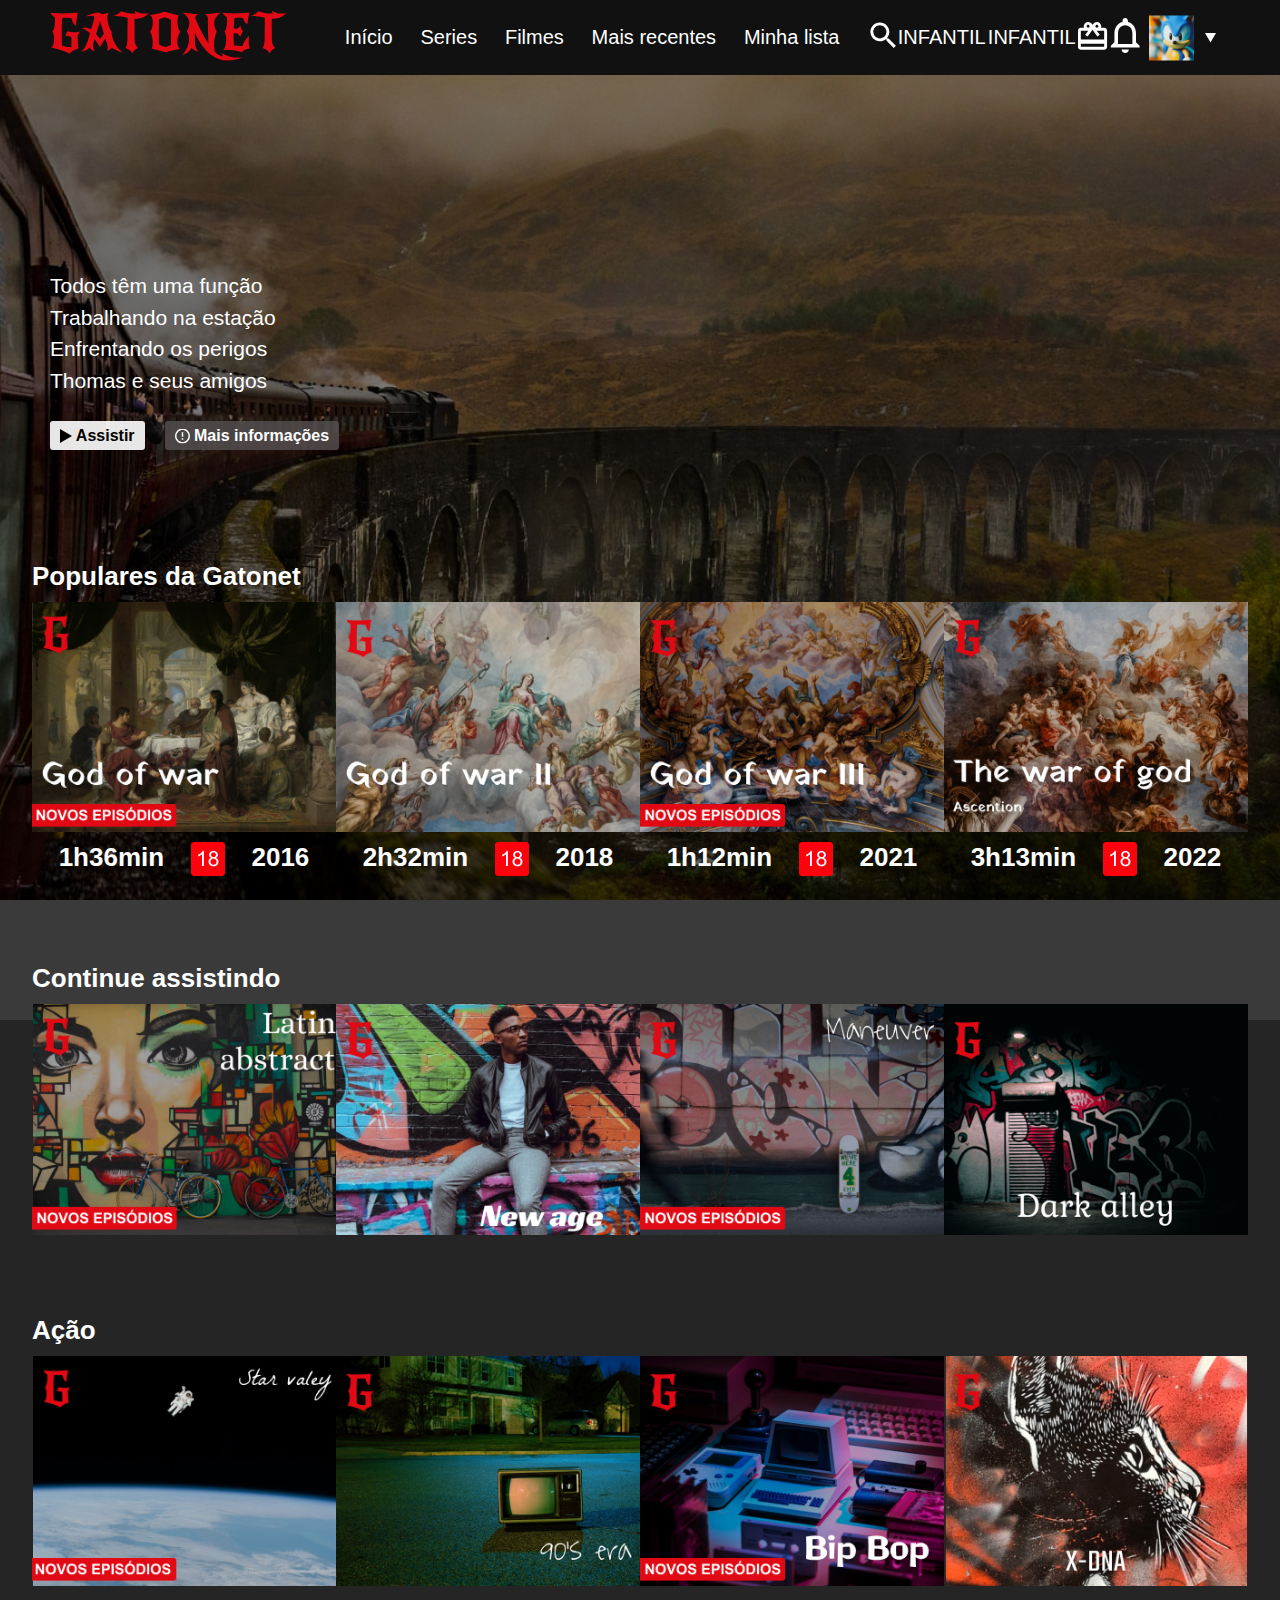
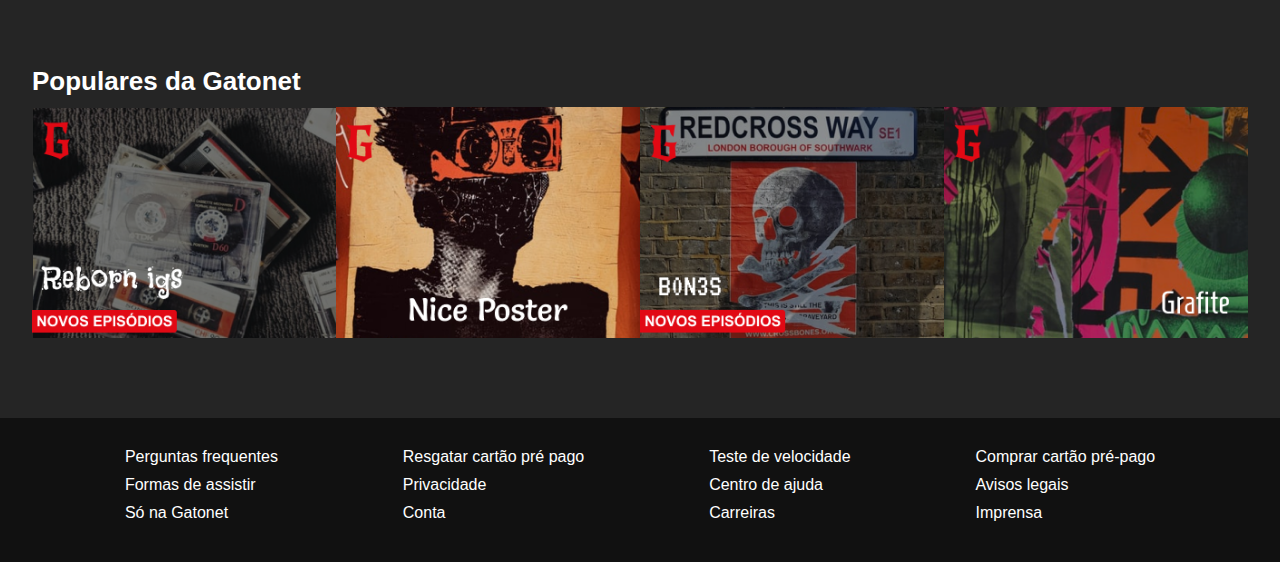
==== catalogo.html @ 91923c45 "Add files via upload" ====
<!DOCTYPE html>
<html lang="pt-br">

<head>
  <meta charset="UTF-8">
  <meta http-equiv="X-UA-Compatible" content="IE=edge">
  <meta name="viewport" content="width=device-width, initial-scale=1.0">
  <meta name="author" content="Lucas Carlos da Silva github:Lusques">
  <meta name="description" content="Séries e filmes para toda a família gratuito! Venha para a Gatonet e...">
  <meta name="keyworlds" content="Gatonet, séries grátis, grátis, netflix, barato">
  <link rel="shortcut icon" href="image/G.svg" type="image/svg">
  <link rel="stylesheet" href="style/style2.css">
  <title>GATONET</title>
</head>

<body>
  <section id="content">
    <input type="radio" name="profile" id="select-profile0" class="choose-user">
    <input type="radio" name="profile" id="select-profile1" class="choose-user">
    <input type="radio" name="profile" id="select-profile2" class="choose-user">
    <input type="radio" name="profile" id="select-profile3" class="choose-user" checked>
    <input type="radio" name="profile" id="select-profile4" class="choose-user">
    <input type="checkbox" id="nav-phone" class="choose-user">
    <section id="loading-painel">
      <img class="svg logo-carregamento" src="image/Logo-carregamento.svg" alt="carregamento da pagina">
    </section>
    <header id="nav-bar">
      <div class="home">
        <a href="manutencao-catalogo.html"> <img src="image/Logo.svg" alt="Gatonet"></a>
      </div>
      <nav id="grid-nav0">
        <div id="grid-nav1">
          <div class="menu">
            <a href="manutencao-catalogo.html" class="navigation-button">Início</a>
            <a href="manutencao-catalogo.html" class="navigation-button">Series</a>
            <a href="manutencao-catalogo.html" class="navigation-button">Filmes</a>
            <a href="manutencao-catalogo.html" class="navigation-button">Mais recentes</a>
            <a href="manutencao-catalogo.html" class="navigation-button">Minha lista</a>
          </div>
        </div>
        <div id="grid-nav2">
          <div class="menu">
            <a class="navigation-button" href="#"><img src="image/search.svg" alt="Pesquisar"></a>
            <a class="navigation-button" href="manutencao-catalogo.html" style="text-transform: uppercase;">Infantil</a>
            <a class="navigation-button" href="manutencao-catalogo.html" style="text-transform: uppercase;">Infantil</a>
            <a class="navigation-button" href="#"> <img src="image/gift.svg" alt="Compras"> </a>
            <a class="navigation-button" href="#"> <img src="image/sino.svg" alt="Notificações"> </a>
          </div>
        </div>
        <div id="grid-nav3">
          <label id="profile-image" for="select-profile0">
            <div id="profile-mask">
            </div>
            <div>
              <img src="image/more.svg" alt="mais">
            </div>
          </label>
        </div>
      </nav>
      <div id="grid-nav-responsive">
        <label for="nav-phone">
          <img src="image/menu-phone.svg" alt="menu">
        </label>
      </div>
    </header>
    <section id="select-profile">
      <div class="home" style="margin-top: 7px;">
        <img src="image/Logo.svg" alt="">
      </div>
      <div>
        <h1 class="title">Quem está assistindo?</h1>
        <div class="users">
          <div class="flex">
            <label class="perfil" for="select-profile1">
              <div id="mask-perfil1" class="mask-perfil">
              </div>
              <p class="username">Dexter</p>
            </label>
            <label class="perfil" for="select-profile2">
              <div id="mask-perfil2" class="mask-perfil">
              </div>
              <p class="username">Groot</p>
            </label>
            <label class="perfil" for="select-profile3">
              <div id="mask-perfil3" class="mask-perfil">
              </div>
              <p class="username">Mário</p>
            </label>
            <label class="perfil" for="select-profile4">
              <div id="mask-perfil4" class="mask-perfil">
              </div>
              <p class="username">Lego</p>
            </label>
          </div>
        </div>
        <div id="div-button">
          <a href="manutencao-catalogo.html" class="button">Sair</a>
        </div>
      </div>
    </section>
    <section id="menu-phone">
      <div id="menu-phone0">
        <div id="menu-phone1">
          <label id="menu-phone2" for="select-profile0">
            <div id="profile-phone">

            </div>
            <img src="image/more.svg" alt="">
          </label>
          <div class="nav-content-phone">
            <a href="manutencao-catalogo.html" class="buttons-phone">Início</a>
            <a href="manutencao-catalogo.html" class="buttons-phone">Séries</a>
            <a href="manutencao-catalogo.html" class="buttons-phone">Filmes</a>
            <a href="manutencao-catalogo.html" class="buttons-phone">Mais recentes</a>
            <a href="manutencao-catalogo.html" class="buttons-phone">Minha lista</a>
          </div>
        </div>
      </div>

    </section>
    <section id="content-catalogo">
      <section id="serie-sample">
        <div class="pelicula">
          <div class="information-content">
            <div class="information">
              <p class="text">
                Todos têm uma função
                Trabalhando na estação
                Enfrentando os perigos
                Thomas e seus amigos
              </p>
            </div>
            <div class="information-buttons">
              <a href="#" class="information-button-play"> <img src="image/play.svg" alt=""><span> Assistir</span></a>
              <a href="#" class="information-button-more"> <img src="image/informationsvg.svg" alt=""> <span> Mais informações</span></a>
            </div>
          </div>
        </div>
      </section>
      <div style="height: 120px; width: 100%; background-color: #3A3A3A;"></div>
      <section class="catalogo">
        <div class="series-column row">
          <h2>Populares da Gatonet</h2>
          <div class="series-catalogo">
            <div class="series-column"> <img class="template" src="image/serie11.png" alt="">
              <div class="flex-row">
                <h2>1h36min</h2>
                <img class="classification" src="image/18.png" alt="">
                <h2>2016</h2>
              </div>
            </div>
            <div class="series-column"> <img class="template" src="image/serie12.jpg" alt="">
              <div class="flex-row">
                <h2>2h32min</h2>
                <img class="classification" src="image/18.png" alt="">
                <h2>2018</h2>
              </div>
            </div>
            <div class="series-column"> <img class="template" src="image/serie13.jpg" alt="">
              <div class="flex-row">
                <h2>1h12min</h2>
                <img class="classification" src="image/18.png" alt="">
                <h2>2021</h2>
              </div>
            </div>
            <div class="series-column"> <img class="template" src="image/serie14.jpg" alt="">
              <div class="flex-row">
                <h2>3h13min</h2>
                <img class="classification" src="image/18.png" alt="">
                <h2>2022</h2>
              </div>
            </div>
          </div>
        </div>
        <div class="series-column row">
          <h2>Continue assistindo</h2>
          <div class="series-catalogo">
            <div class="series-column"> <img class="template" src="image/serie21.png" alt="">
            </div>
            <div class="series-column"> <img class="template" src="image/serie22.jpg" alt="">
            </div>
            <div class="series-column"> <img class="template" src="image/serie23.jpg" alt="">
            </div>
            <div class="series-column"> <img class="template" src="image/serie24.jpg" alt="">
            </div>
          </div>
        </div>
        <div class="series-column row">
          <h2>Ação</h2>
          <div class="series-catalogo">
            <div class="series-column"> <img class="template" src="image/serie31.png" alt="">
            </div>
            <div class="series-column"> <img class="template" src="image/serie32.jpg" alt="">
            </div>
            <div class="series-column"> <img class="template" src="image/serie33.jpg" alt="">
            </div>
            <div class="series-column"> <img class="template" src="image/serie34.jpg" alt="">
            </div>
          </div>
        </div>
        <div class="series-column row">
          <h2>Populares da Gatonet</h2>
          <div class="series-catalogo">
            <div class="series-column"> <img class="template" src="image/serie41.png" alt="">
            </div>
            <div class="series-column"> <img class="template" src="image/serie42.jpg" alt="">
            </div>
            <div class="series-column"> <img class="template" src="image/serie43.jpg" alt="">
            </div>
            <div class="series-column"> <img class="template" src="image/serie44.jpg" alt="">
            </div>
          </div>
        </div>
        <footer>
          <section>
            <div>
              <a href="#">Perguntas frequentes</a>
              <a href="#">Formas de assistir</a>
              <a href="#">Só na Gatonet</a>
            </div>
            <div>
              <a href="#">Resgatar cartão pré pago</a>
              <a href="#">Privacidade</a>
              <a href="#">Conta</a>
            </div>
            <div>
              <a href="#">Teste de velocidade</a>
              <a href="#">Centro de ajuda</a>
              <a href="#">Carreiras</a>
            </div>
            <div>
              <a href="#">Comprar cartão pré-pago</a>
              <a href="#">Avisos legais</a>
              <a href="#">Imprensa </a>
            </div>
          </section>
        </footer>
      </section>
    </section>
  </section>
</body>

</html>
---- style/style2.css ----
* {
  margin: 0;
  padding: 0;

  font-family: Arial, Helvetica, sans-serif;
  list-style: none;
  text-decoration: none;

  /* transition: 0.6s; */
}
body {
  background-color: #252525;
}

footer {
  padding: 30px 0;
  height: fit-content;
  width: 100%;
  background-color: #111;
}

footer section {
  margin: auto;
  display: flex;
  flex-direction: row;
  justify-content: space-evenly;
  height: 60%;
  width: 100%;
}

footer div {
  display: flex;
  flex-direction: column;
}

footer a {
  margin: auto 0;
  margin-bottom: 10px;
  color: var(--color-text);

  text-align: left;
}

:root {
  --min-height: 100vh;
  --min-width: 100%;
  --svg-img-height: 100%;
  --svg-img-width: 100%;

  --position-some: -300%;

  --color-text: white;
  --color-background: #111;
}

#content {
  min-height: 100vh;
  height: fit-content;
  min-width: var(--min-width);

  background-color: #252525;
}

#content-manutencao {
  min-height: var(--min-height);
  height: fit-content;
  min-width: var(--min-width);

  background-position: right;
  background-size: cover;
  background-image: url(../image/404.jfif);
}

#loading-painel {
  height: var(--min-height);
  width: var(--min-width);
  position: fixed;
  top: var(--position-some);
  left: 0;

  opacity: 1;
  z-index: 0;

  animation-name: painel-loading;
  animation-duration: 5s;
  background-color: var(--color-background);
}

#select-profile {
  min-height: var(--min-height);
  height: fit-content;
  width: var(--min-width);

  position: absolute;
  top: 0;
  left: 0;

  background-color: var(--color-background);

  transition: 1s;
  z-index: 10;
}

#menu-phone {
  display: none;
  position: absolute;
  top: var(--position-some);
  left: 0;

  background-color: #222;
  height: 100vh;
  width: 100%;
  z-index: 5;

  transition: 0.6s;
}

#menu-phone0 {
  position: absolute;
  top: 50%;
  left: 50%;
  transform: translate(-50%, -50%);
  min-height: 70%;
  height: fit-content;
  width: 70%;
}

#menu-phone1 {
  margin: 30px auto;
  height: 100%;
  width: fit-content;

  display: flex;
  flex-direction: column;
  justify-content: space-evenly;
}

#menu-phone2 {
  display: flex;
  margin: auto;
  flex-direction: row;
}

#profile-phone {
  margin-left: 23px;
  min-height: 60px;
  min-width: 60px;

  overflow: hidden;

  background-color: red;
}

#profile-phone ~ img {
  display: inline-block;
  margin-left: 10px;
}

#content-catalogo {
  position: relative;
  top: 0;
  left: 0;
  width: 100%;
}

#mask-perfil1 {
  background-size: 200%;
  background-position: center;
  background-image: url(../image/perfil1.jfif);
}

#mask-perfil2 {
  background-size: 200%;
  background-position: center;
  background-image: url(../image/perfil2.jfif);
}

#mask-perfil3 {
  background-size: 200%;
  background-position: center;
  background-image: url(../image/perfil3.jfif);
}

#mask-perfil4 {
  background-size: 200%;
  background-position: center;
  background-image: url(../image/perfil4.jfif);
}

#div-button {
  margin-top: 50px;
  margin-bottom: 50px;
  display: flex;
}

#nav-bar {
  position: absolute;
  top: 0;
  left: 0;

  display: grid;
  grid-template-columns: repeat(100, 1fr);
  height: 4.6875rem;
  width: var(--min-width);
  background-color: var(--color-background);

  transition: 0.6s;
  z-index: 10;
}

#grid-nav0 {
  display: grid;
  grid-template-columns: repeat(7, 1fr);
  grid-column-start: 5;
  grid-column-end: 101;
}

#grid-nav1 {
  grid-column-start: 1;
  grid-column-end: 4;
}

#grid-nav2 {
  grid-column-start: 5;
  grid-column-end: 7;
}

#grid-nav3 {
  height: 100%;
  grid-column-start: 7;
  grid-column-end: 8;
}

#grid-nav-responsive {
  display: none;
}

#grid-nav-responsive label {
  cursor: pointer;
}

#profile-menu-phone {
  max-height: 45px;
  max-width: 45px;
  background-color: red;
}

#profile-image {
  display: flex;
  position: relative;
  top: 50%;
  transform: translateY(-50%);
  margin: auto 0 auto 5%;
}

#profile-image:hover {
  cursor: pointer;
}

#profile-image div:nth-child(2) {
  margin: auto 0 auto 10px;
}

#profile-mask {
  height: 45px;
  width: 45px;
  /* overflow: hidden; */

  background-color: rgb(255, 0, 0);
}
#serie-sample {
  min-height: 100vh;
  width: 100%;

  background-position: center;
  background-size: cover;
  background-image: url(../image/train.jpg);
}
/* ===== ID Manutenção ===== */
#manut-mask {
  height: var(--min-height);
  width: 100%;

  text-align: center;
  background-color: rgba(0, 0, 0, 0.7);
}
#manut-mask section {
  position: absolute;
  top: 45%;
  left: 50%;
  transform: translate(-50%, -55%);
  width: 950px;
}
#manut-mask h1 {
  margin-top: 125px;
  margin-bottom: 20px;

  font-weight: initial;
  font-size: 60px;

  color: var(--color-text);
}
#manut-mask p {
  margin-bottom: 180px;
  font-size: 25px;

  color: var(--color-text);
}
#manut-mask a {
  padding: 10px 20px;
  border: solid 1px var(--color-text);
  border-radius: 3px;

  font-size: 25px;

  color: var(--color-text);
}
#manut-mask a:hover {
  color: #111;
  background-color: var(--color-text);
}
/* ===== class ===== */
.home {
  margin: auto;
  padding-left: 50px;
}

.nav-content-phone {
  width: fit-content;
  margin: auto;
}

.buttons-phone {
  margin-top: 20px;
  display: block;

  font-size: 1.75rem;
  text-align: center;
  color: var(--color-text);
}

.choose-user {
  display: none;
}

.svg {
  height: 95%;
  width: var(--svg-img-width);
}

.logo-carregamento {
  position: relative;
  left: 50%;
  transform: translate(-50%, 2.5%);

  animation-name: loading;
  animation-duration: 3.5s;
  opacity: 1;
}

.title {
  margin-top: 75px;
  margin-bottom: 25px;

  font-size: 3.5rem;

  font-weight: bold;
  text-align: center;
  color: white;
}

.users {
  width: 80%;
  margin: auto;
}

.flex {
  display: flex;
  justify-content: space-evenly;
  flex-wrap: wrap;
}

.mask-perfil {
  height: 18.75rem;
  width: 16.5625rem;
  overflow: hidden;
}

.perfil {
  transition: 0.6s;
}

.perfil:hover {
  cursor: pointer;
  filter: contrast(0.6);
}

.username {
  margin-top: 30px;
  margin-bottom: 75px;
  font-size: 2.5rem;
  text-align: center;
  color: wheat;
}

.button {
  margin: auto;
  padding: 10px 20px;
  border: solid 1px var(--color-text);
  border-radius: 3px;

  grid-column-start: 6;
  grid-column-end: 9;

  font-size: 1.5rem;
  text-align: center;
  margin-top: 30px;
  color: var(--color-text);

  transition: 0.6s;
}

.button:hover {
  color: var(--color-background);
  background-color: var(--color-text);
}

.menu {
  height: 100%;
  display: flex;
  font-size: 1.25rem;
  justify-content: space-evenly;
}

.menu a {
  margin: auto 0;
  color: var(--color-text);
}

.menu img {
  margin: auto 0;
  height: 50%;
}

.navigation-button {
  transition: 0.6s;
}

.navigation-button:hover {
  border-bottom: solid 1px var(--color-text);
}

.pelicula {
  height: 100vh;
  width: 100%;

  position: relative;
  top: 0;
  left: 0;

  background-color: rgba(0, 0, 0, 0.5);
}

.information-content {
  height: fit-content;
  width: 360px;

  position: relative;
  top: 40%;
  left: 50px;
  transform: translateY(-50%);
  /* background-color: red; */
}

.information {
  margin-bottom: 25px;
  height: fit-content;
  width: 290px;

  line-height: 1.5;
  position: relative;
  top: 0;
  left: 0;
}

.text {
  font-size: 21px;
  color: var(--color-text);
}

.information-buttons {
  display: flex;
  font-weight: bold;
}

.information-buttons span {
  position: relative;
  bottom: 0px;
}

.information-button-play {
  position: relative;
  padding: 5px 10px;
  border-radius: 3px;
  color: black;
  background-color: rgba(255, 255, 255, 0.9);
  transition: 0.6s;
}
.information-button-play:hover {
  background-color: white;
}

.information-buttons img {
  position: relative;
  top: 50%;
  transform: translateY(-50%);
}

.information-button-more {
  margin-left: 20px;
  position: relative;

  color: var(--color-text);
  padding: 5px 10px;
  vertical-align: auto;
  border-radius: 3px;
  background-color: #565052ce;

  transition: 0.6s;
}
.information-button-more:hover {
  background-color: #565052ff;
}

.information-button-more img {
  position: relative;
  top: 50%;
  transform: translateY(-50%);
  height: 15px;
}

.catalogo {
  margin: auto;
  position: absolute;
  top: 55%;
  left: 50%;
  transform: translateX(-50%);
  height: 300px;
  width: 100%;

  /* background-color: red; */
}
.series-column {
  margin: auto;
  width: 100%;
  margin-bottom: 40px;
  display: flex;
  flex-direction: column;
}
.series-column h2 {
  margin-bottom: 10px;

  font-size: 26px;
  color: var(--color-text);
}
.series-column img {
  width: 100%;
}
.row {
  width: 95%;
}
.template {
  transition: 0.6s;
}
.template:hover {
  cursor: pointer;

  transform: scale(1.05);

  box-shadow: 2px 2px 20px rgba(255, 255, 255, 0.8);
  z-index: 1;
}
.series-catalogo {
  margin-bottom: px;
  display: grid;
  grid-template-columns: repeat(4, 1fr);
  flex-wrap: wrap;
  transition: 0.6s;
}
.classification {
  max-height: 34px;
  max-width: 34px;
}

.flex-row {
  margin-top: 10px;
  display: flex;
  justify-content: space-evenly;
}
/* ===== animações ===== */

#select-profile0:checked ~ #nav-bar {
  position: absolute;
  top: -30%;
}

#select-profile1:checked ~ #select-profile,
#select-profile2:checked ~ #select-profile,
#select-profile3:checked ~ #select-profile,
#select-profile4:checked ~ #select-profile {
  opacity: 0;
  top: var(--position-some);
}

#nav-phone:checked ~ #menu-phone {
  top: 0;
}

#select-profile0:checked ~ #nav-bar #grid-nav3 #profile-mask,
#select-profile0:checked ~ #menu-phone #profile-phone {
  opacity: 0;
}
#select-profile1:checked ~ #nav-bar #grid-nav3 #profile-mask,
#select-profile1:checked ~ #menu-phone #profile-phone {
  background-size: 90px;
  background-position: center;
  background-image: url(../image/perfil1.jfif);
}
#select-profile2:checked ~ #nav-bar #grid-nav3 #profile-mask,
#select-profile2:checked ~ #menu-phone #profile-phone {
  background-size: 90px;
  background-position: center;
  background-image: url(../image/perfil2.jfif);
}
#select-profile3:checked ~ #nav-bar #grid-nav3 #profile-mask,
#select-profile3:checked ~ #menu-phone #profile-phone {
  background-size: 90px;
  background-position: center;
  background-image: url(../image/perfil3.jfif);
}
#select-profile4:checked ~ #nav-bar #grid-nav3 #profile-mask,
#select-profile4:checked ~ #menu-phone #profile-phone {
  background-size: 120px;
  background-position: center;
  background-image: url(../image/perfil4.jfif);
}

/* @keyframes loading {
  0% {
    opacity: 0;
  }
  20% {
    opacity: 1;
  }
  40% {
    opacity: 0;
  }
  60% {
    opacity: 1;
  }
  80% {
    opacity: 0;
  }
  100% {
    opacity: 1;
  }
}
@keyframes painel-loading {
  0% {
    top: 0;
    opacity: 1;
    z-index: 20;
  }
  20% {
    top: 0;
    opacity: 1;
    z-index: 20;
  }
  40% {
    top: 0;
    opacity: 1;
    z-index: 20;
  }
  60% {
    top: 0;
    opacity: 1;
    z-index: 20;
  }
  70% {
    top: 0;
    opacity: 1;
    z-index: 20;
  }
  100% {
    top: 0;
    opacity: 0;
    z-index: 20;
  }
} */

@media only screen and (max-width: 1400px) {
  #grid-nav1 {
    grid-column-start: 1;
    grid-column-end: 5;
  }
}

@media only screen and (max-width: 1200px) {
  #menu-phone {
    display: block;
  }
  #nav-bar {
    grid-template-columns: repeat(7, 1fr);
  }
  #grid-nav1 {
    grid-column-start: 1;
    grid-column-end: 5;
  }
  #grid-nav0 {
    display: none;
  }
  #grid-nav-responsive {
    /* padding-right: 10px; */
    display: block;
    height: 100%;
    width: 100%;
    grid-column-start: 7;
  }
  #grid-nav-responsive label {
    margin: auto;
    align-content: center;
  }
  #grid-nav-responsive img {
    width: 75px;
  }
}
@media only screen and (max-width: 995px) {
  footer a {
    font-size: 10px;
  }
  #manut-mask section {
    width: fit-content;
  }
  #manut-mask h1 {
    margin-top: 120px;
    margin-bottom: 20px;

    font-size: 40px;
  }
  #manut-mask p {
    margin-bottom: 165px;
    font-size: 15px;

    color: var(--color-text);
  }
  #manut-mask a {
    font-size: 15px;

    color: var(--color-text);
  }
  /* .series-column {

  } */
  .series-column h2 {
    font-size: 16px;
  }
  .series-catalogo h2:nth-child(3) {
    color: transparent;
    background-clip: text;
    -webkit-background-clip: text;
    background-image: linear-gradient(white, #777, #444, white);
  }
  .classification {
    display: none;
  }
}
@media only screen and (max-width: 661px) {
  .home {
    width: fit-content;
    padding: 0;
  }
  .title {
    font-size: 2.5rem;
  }
  .mask-perfil {
    height: 16.75rem;
    width: 14.5625rem;
  }
  .username {
    font-size: 1.5rem;
  }
  footer a {
    transform: scale(0.7);
  }
}
@media only screen and (max-width: 440px) {
  .title {
    font-size: 1.5rem;
  }
  .mask-perfil {
    height: 14.75rem;
    width: 12.5625rem;
  }
  .username {
    font-size: 1.25rem;
  }
  .series-column h2 {
    font-size: 12px;
  }
  .text {
    font-size: 16px;
  }
  .information-content {
    left: 0;
    transform: scale(0.7);
  }
  /* .information-button-play {
    transform: scale(0.7);
  }
  .information-button-more {
    transform: scale(0.7);
  } */
}
@media only screen and (max-width: 375px) {
  .home img {
    max-width: 150px;
  }
  .series-column h2 {
    display: none;
  }
  .information-content {
    width: fit-content;
  }
}
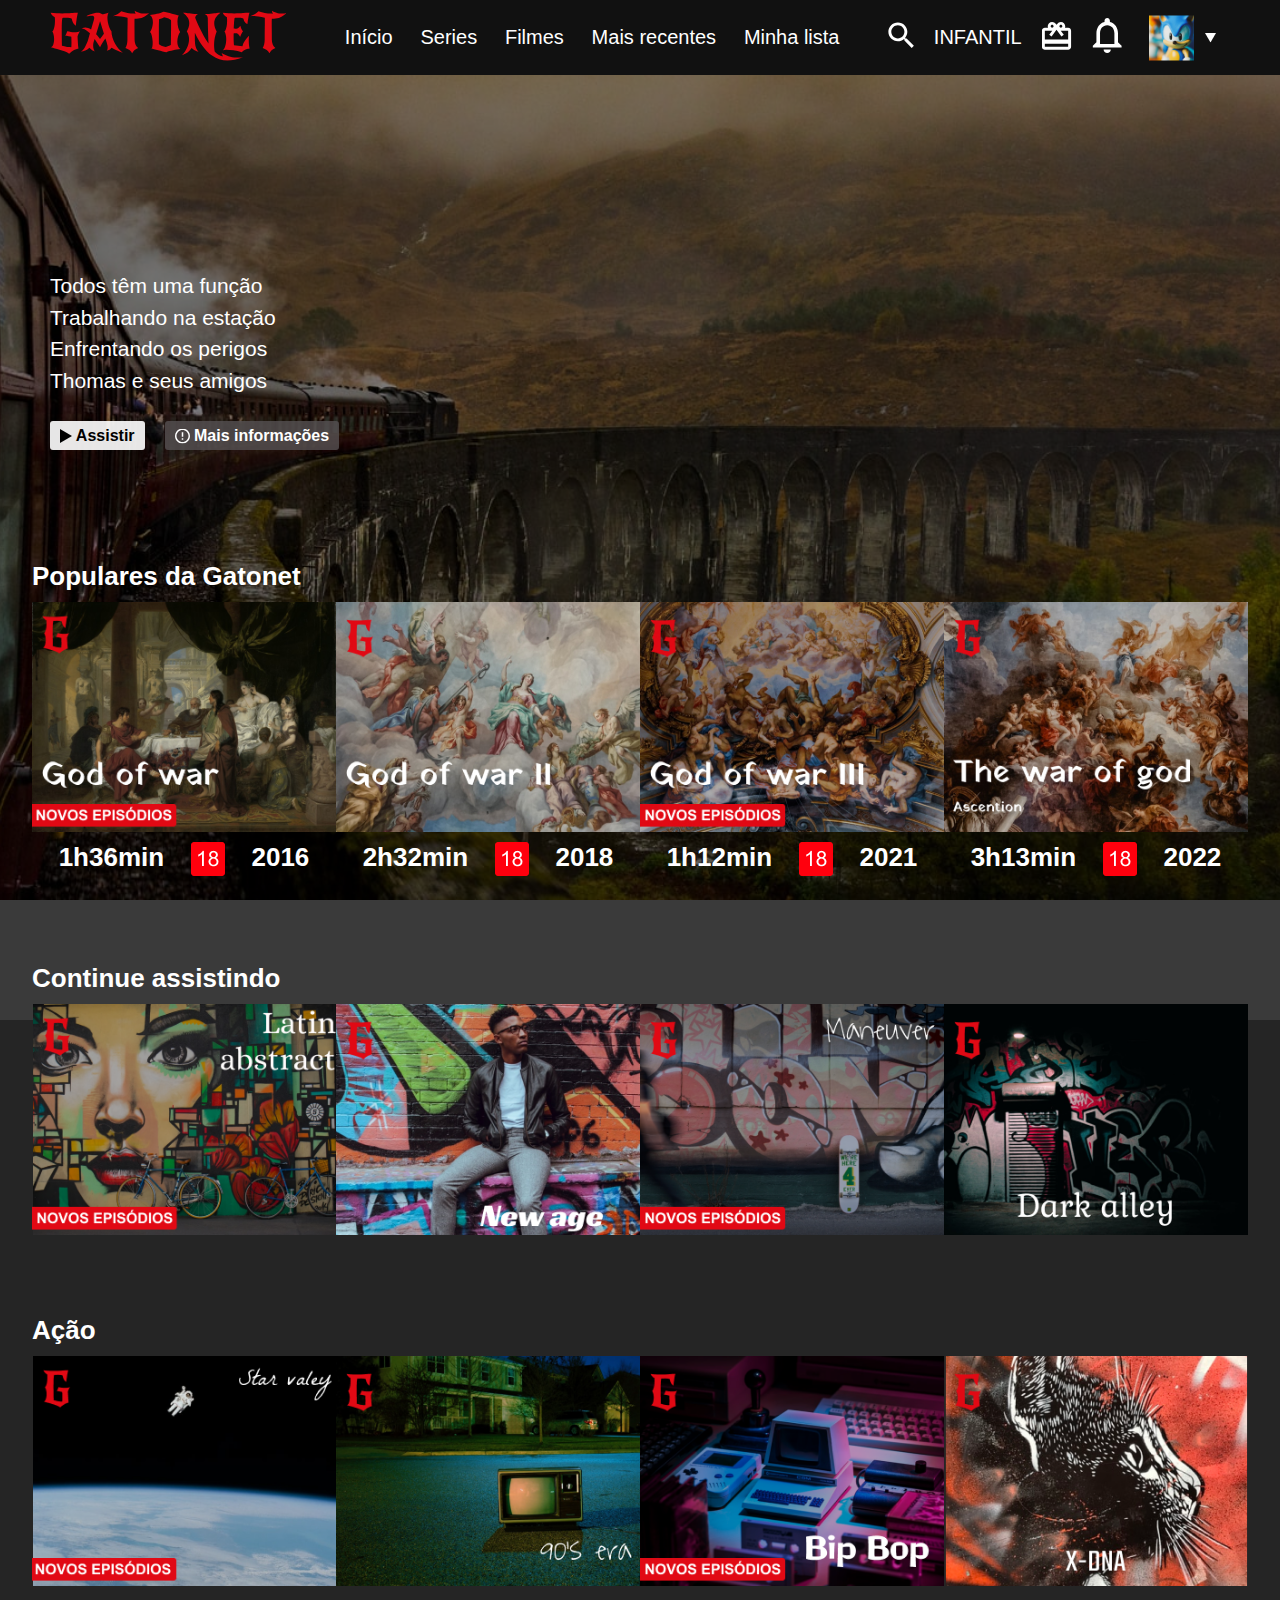
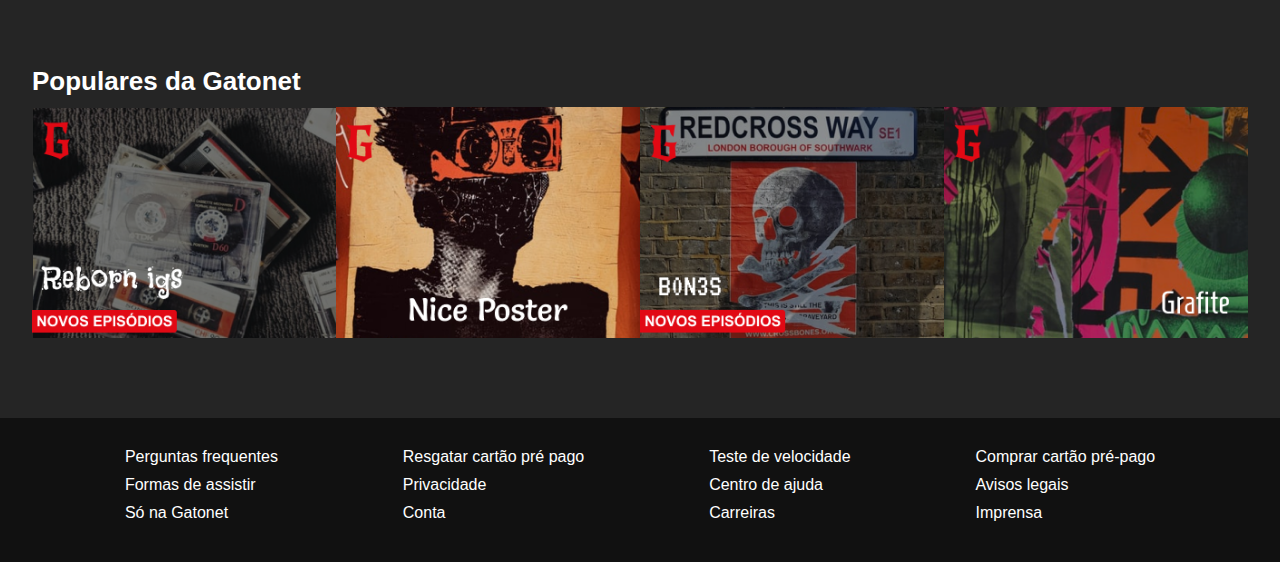
==== commit a237e688: "Update catalogo.html" ====
--- a/catalogo.html
+++ b/catalogo.html
@@ -42,7 +42,6 @@
           <div class="menu">
             <a class="navigation-button" href="#"><img src="image/search.svg" alt="Pesquisar"></a>
             <a class="navigation-button" href="manutencao-catalogo.html" style="text-transform: uppercase;">Infantil</a>
-            <a class="navigation-button" href="manutencao-catalogo.html" style="text-transform: uppercase;">Infantil</a>
             <a class="navigation-button" href="#"> <img src="image/gift.svg" alt="Compras"> </a>
             <a class="navigation-button" href="#"> <img src="image/sino.svg" alt="Notificações"> </a>
           </div>
@@ -240,4 +239,4 @@
   </section>
 </body>
 
-</html>+</html>
